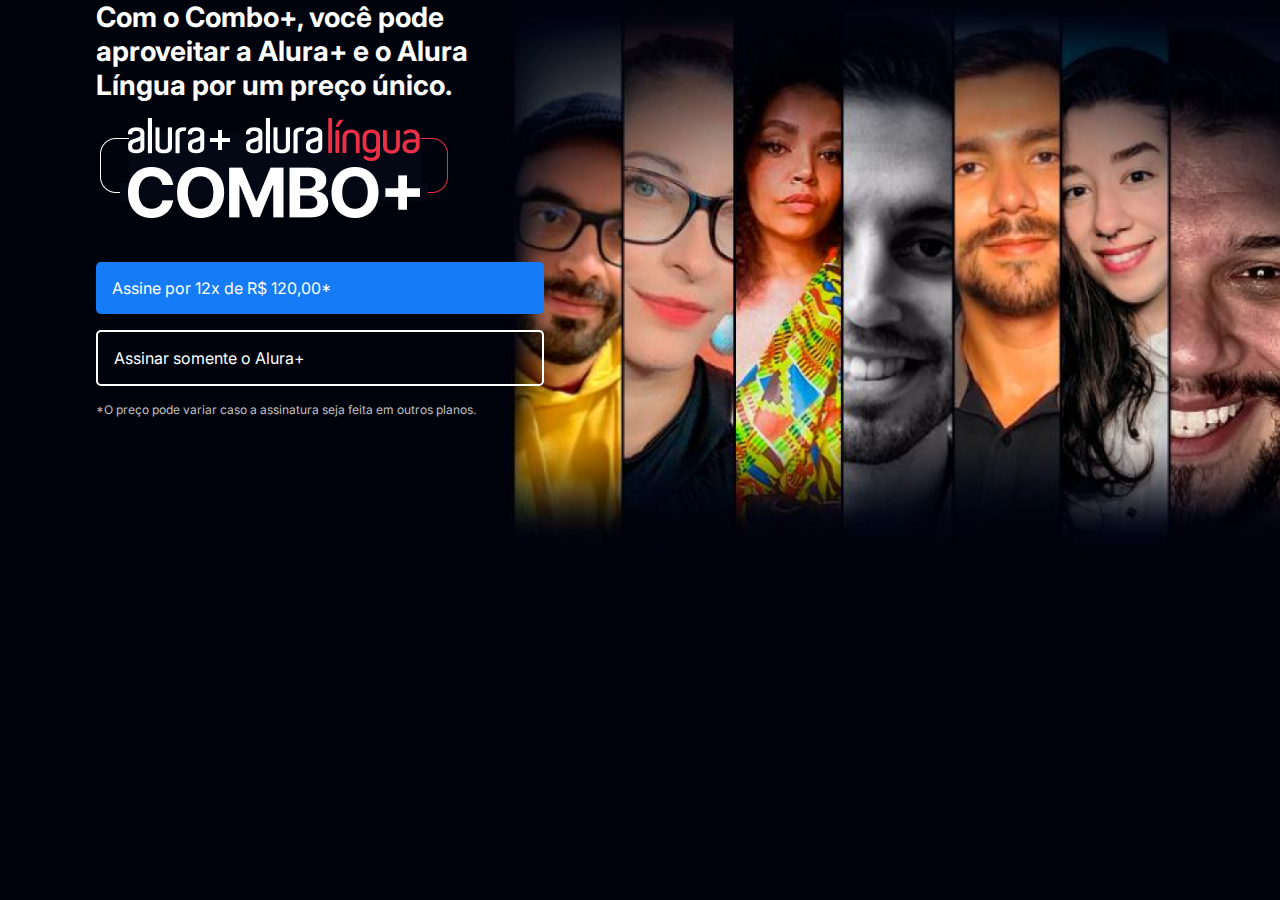
==== index.html @ 7790d7b1 "Add files via upload" ====
<!DOCTYPE html>
<html>

<head>
    <title>Alura Plus</title>
    <meta charset="UTF-8">
    <meta name="viewport" content="width=device-width, initial-scale=1">
    <link rel="stylesheet" href="styles.css">
    <link rel="preconnect" href="https://fonts.googleapis.com">
    <link rel="preconnect" href="https://fonts.gstatic.com" crossorigin>
    <link href="https://fonts.googleapis.com/css2?family=Inter:wght@400;700&display=swap" rel="stylesheet">
</head>

<body>
    <section class="principal container">
        <div class="container__caixa">
            <h1 class="container__titulo">Com o Combo+, você pode aproveitar a Alura+ e o Alura Língua por um preço
                único.</h1>
            <img src="img/Combo.png" alt="O combo+ é a junção do alura+ e o alura língua" class="container__imagem">
            <a href="www.alura.com.br" class="container__botao">Assine por 12x de R$ 120,00*</a>
            <a href="www.alura.com.br" class="container__botao botao_secundario">Assinar somente o Alura+</a>
            <p class="container__aviso">*O preço pode variar caso a assinatura seja feita em outros planos.</p>
        </div>
    </section>
</body>

</html>
---- styles.css ----
:root {
    --branco-principal: #FFFFFF;
    --cinza-secundario: #C0C0C0;
    --botao-azul: #167BF7;
    --cor-de-fundo: #00030C;
    --fonte-principal: 'Inter';
}

body {
    background-color: var(--cor-de-fundo);
    color: var(--branco-principal);
    font-family: var(--fonte-principal);
    font-size: 16px;
    font-weight: 400;
}

* {
    margin: 0;
    padding: 0;
}

.principal {
    background-image: url("img/Background.png");
    background-repeat: no-repeat;
    background-size: contain;
}

.container {
    height: 100vh;
    display: grid;
    grid-template-columns: 50% 50%;
}

.container__botao {
    background-color: var(--botao-azul);
    border-radius: 5px;
    padding: 1em;
    color: var(--branco-principal);
    display: block;
    text-decoration: none;
    margin-bottom: 1em;
}

.botao_secundario {
    background-color: transparent;
    border: 2px solid var(--branco-principal)
}

.container__aviso {
    font-size: 12px;
    color: var(--cinza-secundario);
}

.container__titulo {
    font-size: 28px;
    font-weight: 700;
}
.container__imagem{
    margin: 1em 0 2em 0;
}
.container__caixa{
    margin: 0 6em;
}
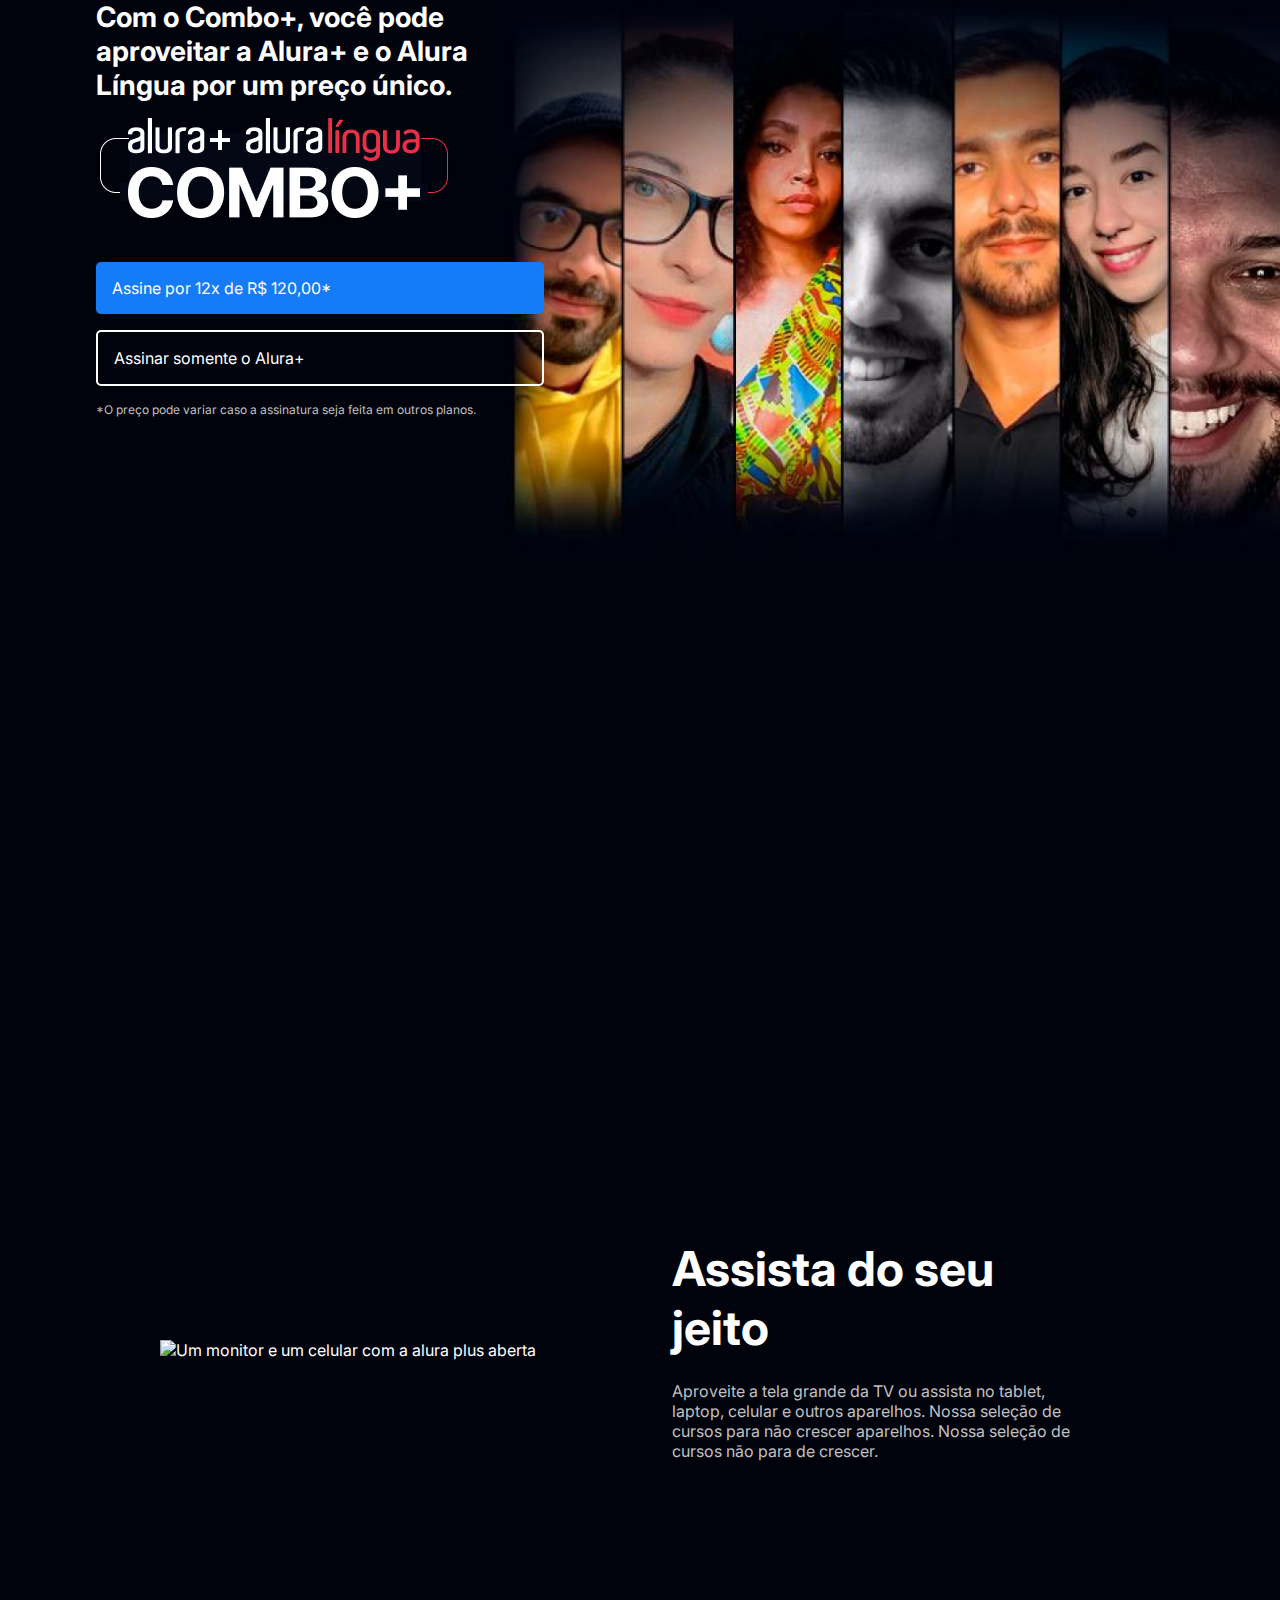
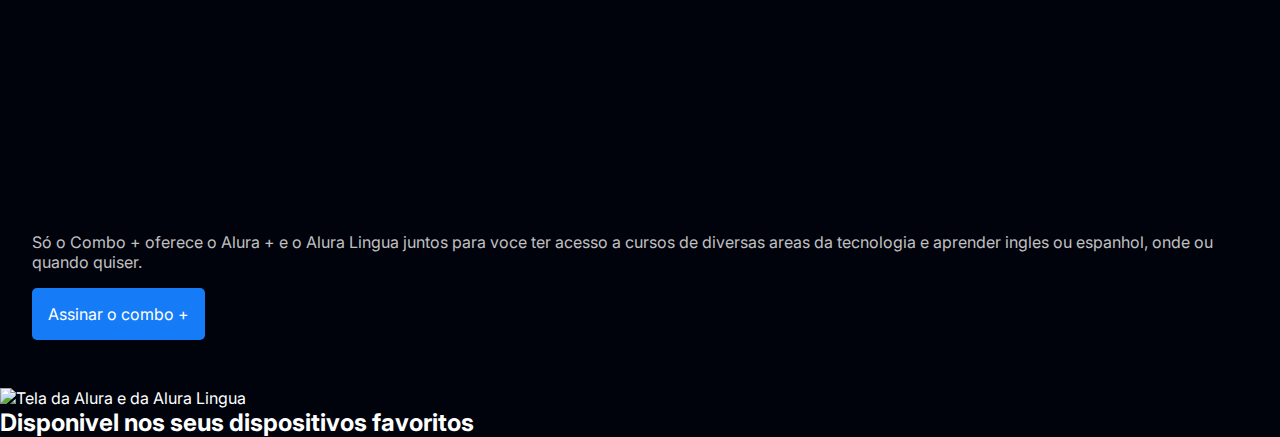
==== commit f037a037: "Add files via upload" ====
--- a/index.html
+++ b/index.html
@@ -22,6 +22,25 @@
             <p class="container__aviso">*O preço pode variar caso a assinatura seja feita em outros planos.</p>
         </div>
     </section>
+
+    <section class="container secundario">
+        <img src="img/Plataforma.png" alt="Um monitor e um celular com a alura plus aberta" class="secundario__imagem">
+        <div class="container__descricao">
+            <h2 class="descricao__titulo">Assista do seu jeito</h2>
+            <p class="descricao__texto">Aproveite a tela grande da TV ou assista no tablet, laptop, celular e outros aparelhos. Nossa seleção de cursos para não crescer aparelhos. Nossa seleção de cursos não para de crescer.</p>
+        </div>
+    </section>
+    <section class="container__secundario">
+        <div class="container__descricao">
+            <p class="descricao__texto">Só o Combo + oferece o Alura + e o Alura Lingua juntos para voce ter acesso a cursos de diversas areas da tecnologia e aprender ingles ou espanhol, onde ou quando quiser.</p>
+            <a href="www.alura.com.br" class="container__botao secundario__botao">Assinar o combo +</a>
+        </div>
+        <img src="img/telas.png" alt="Tela da Alura e da Alura Lingua" class="secundario__imagem">
+    </section>
+<section class="dispositivos">
+<h2 class="dispositivos__titulo">Disponivel nos seus dispositivos favoritos</h2>
+</section>
+
 </body>
 
 </html>--- a/styles.css
+++ b/styles.css
@@ -60,4 +60,27 @@
 }
 .container__caixa{
     margin: 0 6em;
-}+}
+.secundario__imagem{
+    width: 80%;
+}
+.secundario{
+    align-items: center;
+    margin: 0 10em;
+}
+.descricao__titulo{
+    font-weight: 700;
+    font-size: 48px;
+    color: var(--branco-principal);
+    margin-bottom: 0.5em;
+}
+.descricao__texto{
+    color: var(--cinza-secundario);
+}
+.secundario__botao{
+    display: inline-block;
+    margin-top: 1em;
+}
+.container__descricao{
+    padding: 2em;
+}
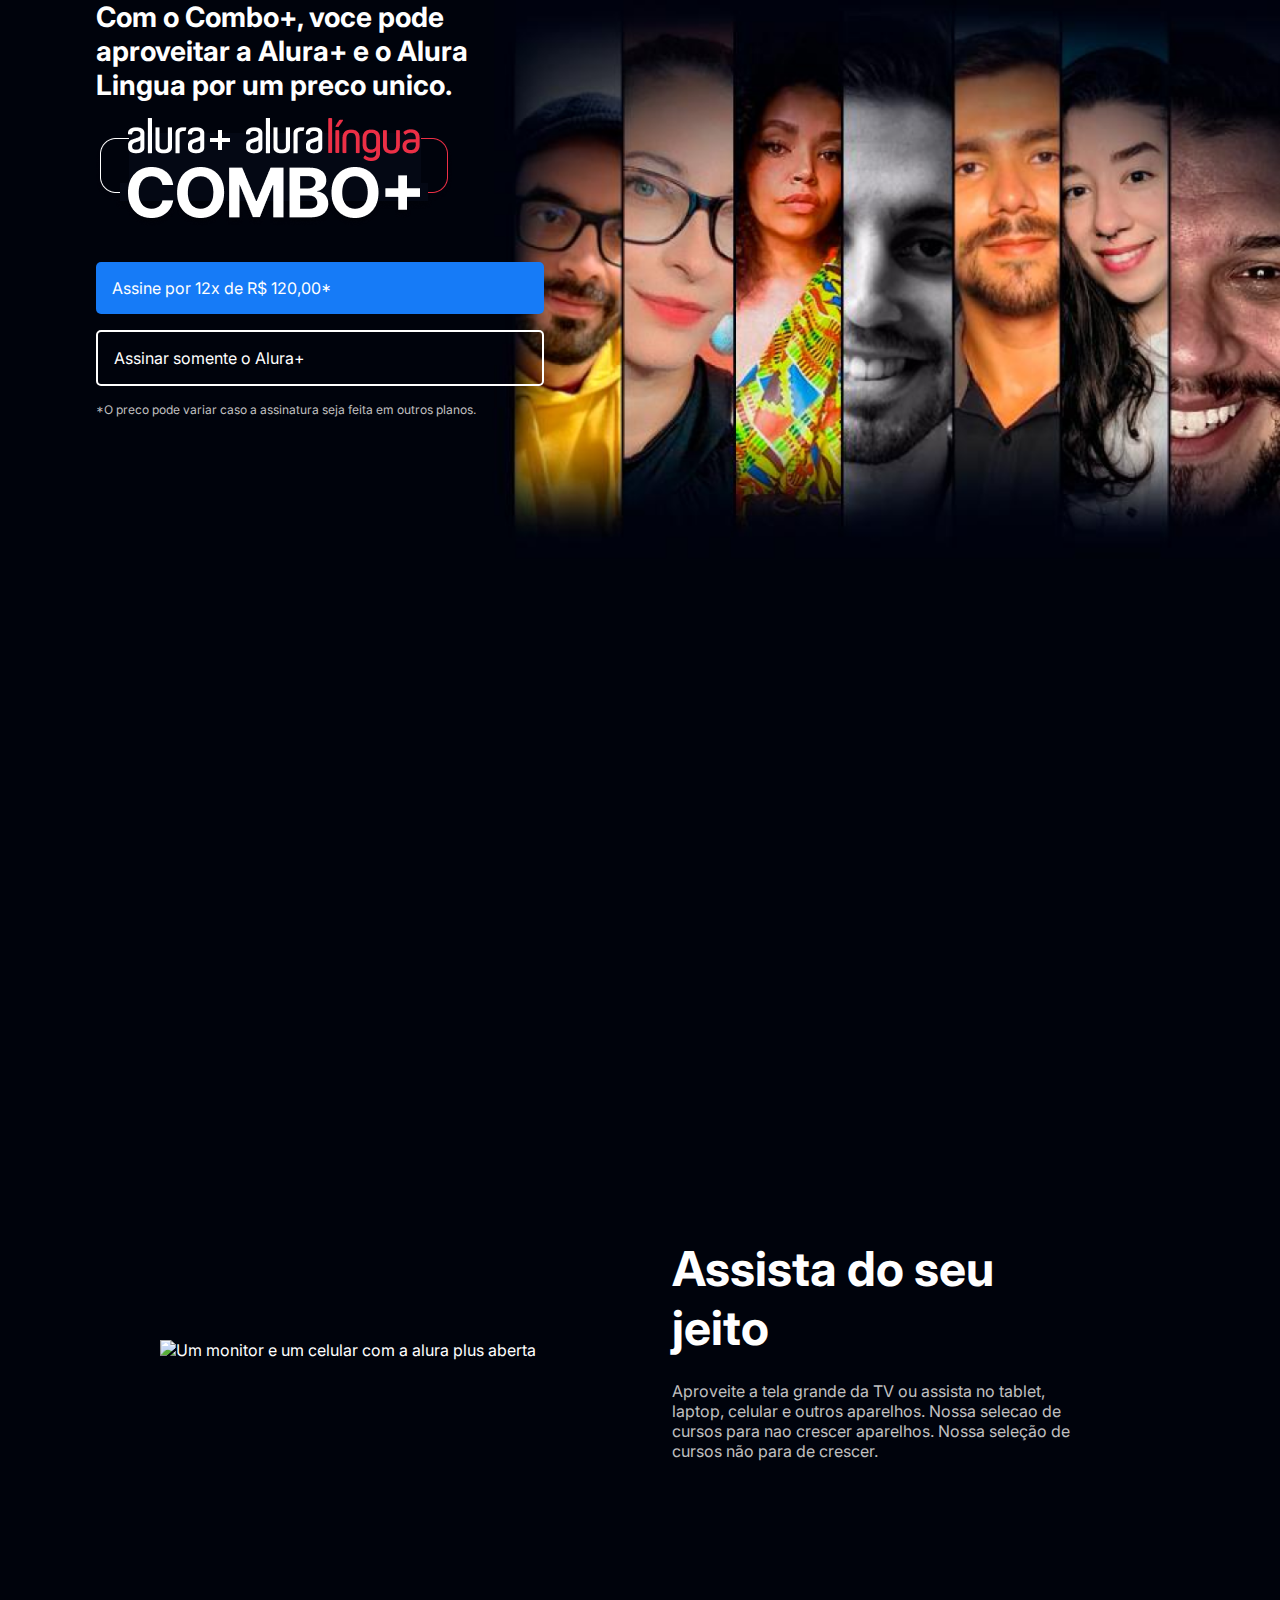
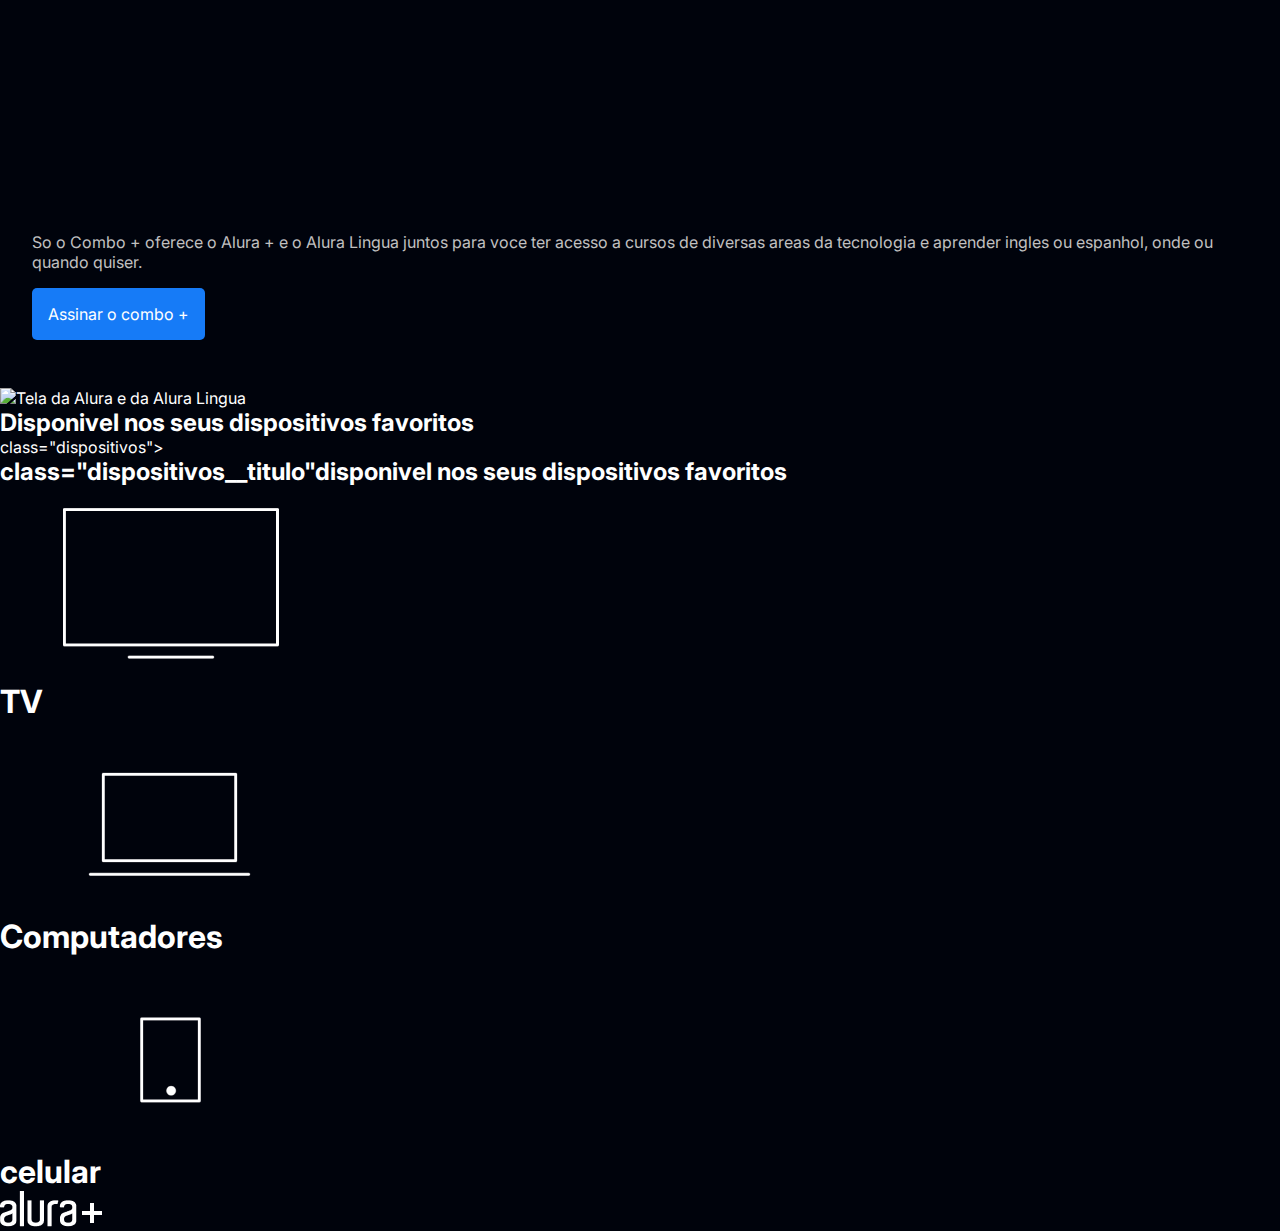
==== commit 3430d703: "Add files via upload" ====
--- a/index.html
+++ b/index.html
@@ -14,12 +14,12 @@
 <body>
     <section class="principal container">
         <div class="container__caixa">
-            <h1 class="container__titulo">Com o Combo+, você pode aproveitar a Alura+ e o Alura Língua por um preço
-                único.</h1>
-            <img src="img/Combo.png" alt="O combo+ é a junção do alura+ e o alura língua" class="container__imagem">
+            <h1 class="container__titulo">Com o Combo+, voce pode aproveitar a Alura+ e o Alura Lingua por um preco
+                unico.</h1>
+            <img src="img/Combo.png" alt="O combo+ e a juncao do alura+ e o alura lingua" class="container__imagem">
             <a href="www.alura.com.br" class="container__botao">Assine por 12x de R$ 120,00*</a>
             <a href="www.alura.com.br" class="container__botao botao_secundario">Assinar somente o Alura+</a>
-            <p class="container__aviso">*O preço pode variar caso a assinatura seja feita em outros planos.</p>
+            <p class="container__aviso">*O preco pode variar caso a assinatura seja feita em outros planos.</p>
         </div>
     </section>
 
@@ -27,12 +27,12 @@
         <img src="img/Plataforma.png" alt="Um monitor e um celular com a alura plus aberta" class="secundario__imagem">
         <div class="container__descricao">
             <h2 class="descricao__titulo">Assista do seu jeito</h2>
-            <p class="descricao__texto">Aproveite a tela grande da TV ou assista no tablet, laptop, celular e outros aparelhos. Nossa seleção de cursos para não crescer aparelhos. Nossa seleção de cursos não para de crescer.</p>
+            <p class="descricao__texto">Aproveite a tela grande da TV ou assista no tablet, laptop, celular e outros aparelhos. Nossa selecao de cursos para nao crescer aparelhos. Nossa seleção de cursos não para de crescer.</p>
         </div>
     </section>
     <section class="container__secundario">
         <div class="container__descricao">
-            <p class="descricao__texto">Só o Combo + oferece o Alura + e o Alura Lingua juntos para voce ter acesso a cursos de diversas areas da tecnologia e aprender ingles ou espanhol, onde ou quando quiser.</p>
+            <p class="descricao__texto">So o Combo + oferece o Alura + e o Alura Lingua juntos para voce ter acesso a cursos de diversas areas da tecnologia e aprender ingles ou espanhol, onde ou quando quiser.</p>
             <a href="www.alura.com.br" class="container__botao secundario__botao">Assinar o combo +</a>
         </div>
         <img src="img/telas.png" alt="Tela da Alura e da Alura Lingua" class="secundario__imagem">
@@ -40,7 +40,26 @@
 <section class="dispositivos">
 <h2 class="dispositivos__titulo">Disponivel nos seus dispositivos favoritos</h2>
 </section>
-
+<section> class="dispositivos">
+    <h2> class="dispositivos__titulo"disponivel nos seus dispositivos favoritos</h2>
+    <ul class="dispositivos__lista">
+        <li>
+            <img src="img/tv.png" alt="icone da televisao">
+            <h3 class="lista__item">TV</h3>
+        </li>
+        <li>
+            <img src="img/computador.png" alt="icone do computador">
+            <h3 class="lista__item">Computadores</h3>
+        </li>
+        <li>
+            <img src="img/celular.png" alt="icone do celular">
+            <h3 class="lista__item">celular</h3>
+        </li>
+    </ul>
+</section>
+<footer class="rodape">
+    <img src="img/Logo.png" alt="Alura +" class="rodape__logo">
+</footer>
 </body>
 
 </html>--- a/styles.css
+++ b/styles.css
@@ -84,3 +84,20 @@
 .container__descricao{
     padding: 2em;
 }
+.dispositivo__lista{
+    display: flex;
+    justify-content: center;
+    list-style-type: none;
+    margin: 5em 0;
+}
+.dispositivo{
+    text-align: center;
+}
+.dispositivo__titulo{
+    font-size: 48px;
+    color: var(--branco-principal);
+}
+.lista__item{
+font-size: 32px;
+color: var(--branco-principal);
+}
